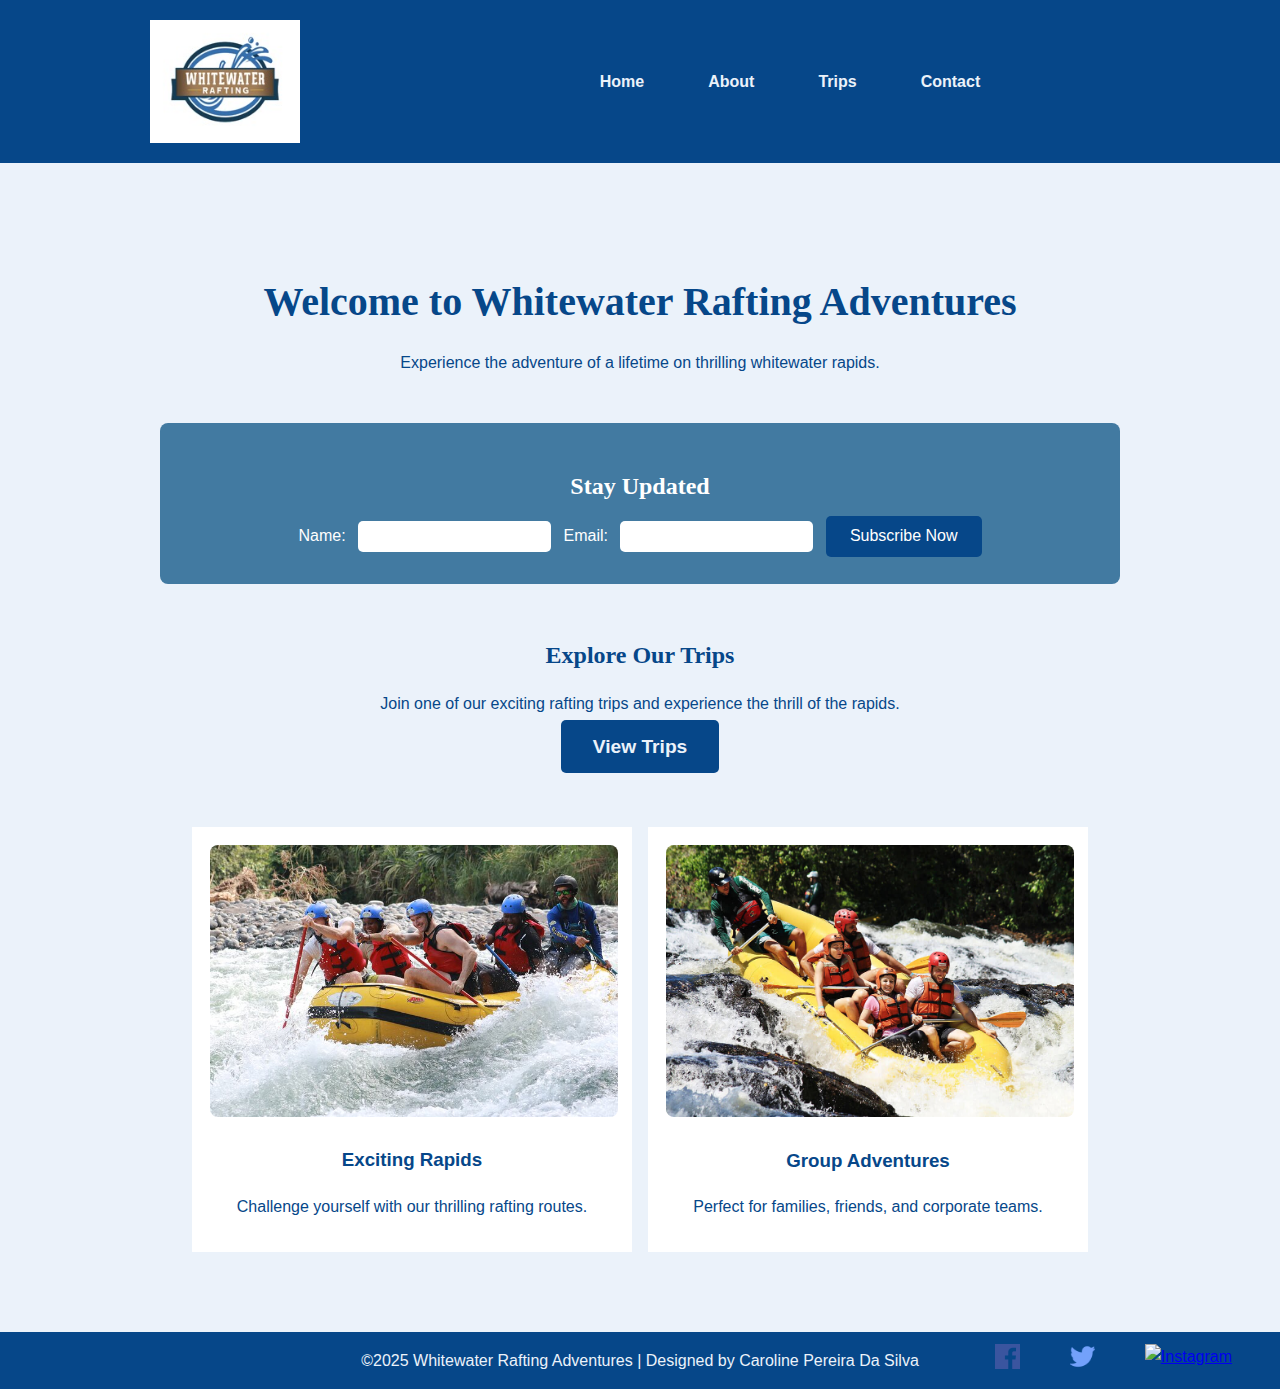
==== wwr/index.html @ 76447f96 "Week 6: Discover WDD Careers and Final Project" ====
<!DOCTYPE html>
<html lang="en-US">
<head>
    <meta charset="UTF-8">
    <meta name="viewport" content="width=device-width, initial-scale=1.0">
    <meta name="description" content="Experience the thrill of whitewater rafting. Explore our exciting trips and adventures.">
    <meta name="author" content="Caroline Pereira Da Silva">
    <title>Home | Whitewater Rafting Adventures</title>
    <link rel="stylesheet" href="styles/rafting.css">
</head>
<body>
    <header>
        <img src="images/logo.jpg" alt="Whitewater Rafting Adventures Logo" class="logo">
        <nav>
            <a href="index.html">Home</a>
            <a href="about.html">About</a>
            <a href="trips.html">Trips</a>
            <a href="contact.html">Contact</a>
        </nav>
    </header>
    
    <main>
        <section class="hero">
            <h1>Welcome to Whitewater Rafting Adventures</h1>
            <p>Experience the adventure of a lifetime on thrilling whitewater rapids.</p>
        </section>
        
        <section class="newsletter">
            <h2>Stay Updated</h2>
            <form action="#" method="post">
                <label for="name">Name:</label>
                <input type="text" id="name" name="name" required>
                <label for="email">Email:</label>
                <input type="email" id="email" name="email" required>
                <button type="submit">Subscribe Now</button>
            </form>
        </section>
        
        <section class="cta">
            <h2>Explore Our Trips</h2>
            <p>Join one of our exciting rafting trips and experience the thrill of the rapids.</p>
            <a href="trips.html" class="cta-button">View Trips</a>
        </section>
        
        <section class="grid">
            <article>
                <img src="images/rafting10.jpg" alt="Rafting adventure">
                <h3>Exciting Rapids</h3>
                <p>Challenge yourself with our thrilling rafting routes.</p>
            </article>
            <article>
                <img src="images/rafting11.jpg" alt="Group enjoying rafting">
                <h3>Group Adventures</h3>
                <p>Perfect for families, friends, and corporate teams.</p>
            </article>
        </section>
    </main>
    
    <footer>
        <p>©2025 Whitewater Rafting Adventures | Designed by Caroline Pereira Da Silva</p>
        <div class="footer-icons">
            <a href="https://facebook.com" target="_blank">
                <img src="images/facebook-icon.png" alt="Facebook">
            </a>
            <a href="https://twitter.com" target="_blank">
                <img src="images/twitter-icon.png" alt="Twitter">
            </a>
            <a href="https://instagram.com" target="_blank">
                <img src="images/instagram_icon.png" alt="Instagram">
            </a>
        </div>
    </footer>    
</body>
</html>
---- wwr/styles/rafting.css ----
/* https://coolors.co/064789-427aa1-ebf2fa-679436-a5be00 */
:root {
    --primary-color: #064789;
    --secondary-color: #427AA1;
    --accent1-color: #EBF2FA;
    --accent2-color: #679436;
    --accent3-color: #A5BE00;
}

body {
    margin: 0;
    font-family: 'Roboto', sans-serif;
    background-color: var(--accent1-color);
    color: var(--primary-color);
    line-height: 1.6;
}

header {
    background-color: var(--primary-color);
    display: grid;
    grid-template-columns: auto 1fr;
    align-items: center;
    justify-items: center;
}

header .logo {
    width: 150px;
    margin-left: 150px;
    margin-top: 20px;
    margin-bottom: 20px;
}


header nav a {
    color: var(--accent1-color);
    margin: 0 1rem;
    text-decoration: none;
    font-weight: bold;
}

nav {
    display: flex;
    justify-content: center;
    gap: 2rem;
    width: 100%;
}

nav a {
    color: var(--accent1-color);
    text-decoration: none;
    font-weight: bold;
    font-size: 1rem;
}

main {
    max-width: 960px;
    margin: 2rem auto;
    padding: 1rem;
}

.hero {
    text-align: center;
    padding: 2rem;
}

.hero h1 {
    font-size: 2.5rem;
    font-family: 'Georgia', serif;
    text-align: center;
    margin-bottom: 1rem;
}

.hero-content {
    display: flex;
    justify-content: center;
    align-items: center;
    gap: 1.5rem;
    max-width: 80%;
    margin: 0 auto;
    text-align: left;
}

.hero-content p {
    font-size: 1.2rem;
    width: 60%;
}

.hero-content img {
    width: 150px;
    border-radius: 8px;
}


section h2 {
    font-family: 'Georgia', serif;
    color: var(--primary-color);
    margin-bottom: 0.5rem;
}

section img {
    width: 18%;
    margin: 0.5%;
}

footer {
    display: flex;
    justify-content: center;
    align-items: center;
    background-color: var(--primary-color);
    color: var(--accent1-color);
    padding: 1rem;
    position: relative;
}

footer p {
    margin: 0;
    text-align: center;
    flex-grow: 1;
}

.footer-icons {
    position: absolute;
    right: 3rem;
    display: flex;
    gap: 50px;
}

footer a img {
    width: 25px;
}

.history-section {
    display: flex;
    align-items: center;
    justify-content: center;
    text-align: left;
    padding: 2rem;
    background-color: white;
    gap: 2rem;
}

.history-title {
    text-align: center;
    font-size: 2rem;
    font-family: 'Georgia', serif;
    margin-bottom: 1rem;
    width: 100%;
}

.history-text {
    width: 45%;
}

.adventure-section {
    text-align: center;
    padding: 2rem;
}

.adventure-section h2 {
    text-align: center;
    font-size: 2rem;
    font-family: 'Georgia', serif;
    margin-bottom: 1rem;
}

.adventure-images {
    display: flex;
    justify-content: center;
    gap: 1rem;
    flex-wrap: nowrap;
}

.adventure-images figure {
    text-align: center;
    max-width: 150px;
    flex: 1;
}

.adventure-images img {
    width: 100%;
    border-radius: 8px;
    box-shadow: 2px 2px 5px rgba(0, 0, 0, 0.2);
}

.adventure-images figcaption {
    font-size: 0.9rem;
    color: var(--primary-color);
    margin-top: 0.5rem;
}

.contact-info {
    background-color: var(--secondary-color);
    color: white;
    padding: 1.5rem;
    border-radius: 8px;
    text-align: center;
    margin-bottom: 1.5rem;
}

.contact-info p {
    margin: 0.5rem 0;
    font-size: 1.1rem;
}

.contact-info a {
    color: var(--accent1-color);
    font-weight: bold;
    text-decoration: none;
}

.contact-info a:hover {
    text-decoration: underline;
}

.map {
    text-align: center;
    margin-bottom: 2rem;
}

.map iframe {
    width: 100%;
    max-width: 600px;
    height: 350px;
    border: none;
    border-radius: 8px;
}

.team {
    display: flex;
    justify-content: center;
    gap: 1.5rem;
    margin-bottom: 2rem;
}

.team figure {
    text-align: center;
    max-width: 200px;
}

.team img {
    width: 100%;
    border-radius: 8px;
    box-shadow: 2px 2px 5px rgba(0, 0, 0, 0.2);
}

.team figcaption {
    margin-top: 0.5rem;
    font-weight: bold;
    color: var(--primary-color);
}

.contact-form {
    background-color: var(--accent1-color);
    padding: 1.5rem;
    border-radius: 8px;
    box-shadow: 0px 4px 6px rgba(0, 0, 0, 0.1);
}

.contact-form h2 {
    text-align: center;
    margin-bottom: 1rem;
}

.contact-form label {
    font-weight: bold;
    display: block;
    margin-top: 1rem;
}

.contact-form input,
.contact-form textarea {
    width: 100%;
    padding: 0.8rem;
    margin-top: 0.5rem;
    border: 1px solid var(--secondary-color);
    border-radius: 4px;
    font-size: 1rem;
}

.contact-form fieldset {
    border: none;
    margin-top: 1rem;
}

.contact-form legend {
    font-weight: bold;
    margin-bottom: 0.5rem;
}

.contact-form input[type="radio"] {
    margin-right: 0.5rem;
}

.contact-form button {
    width: 100%;
    background-color: var(--primary-color);
    color: var(--accent1-color);
    padding: 1rem;
    margin-top: 1rem;
    font-size: 1.2rem;
    font-weight: bold;
    border: none;
    cursor: pointer;
    border-radius: 5px;
    transition: background-color 0.3s;
}

.contact-form button:hover {
    background-color: var(--secondary-color);
}

.contact-form label input[type="checkbox"] {
    margin-right: 0.5rem;
}

.newsletter {
    text-align: center;
    background: var(--secondary-color);
    color: white;
    padding: 1.5rem;
    border-radius: 8px;
}

.newsletter h2 {
    color: white;
}

.newsletter input {
    padding: 0.5rem;
    margin: 0.5rem;
    border: none;
    border-radius: 5px;
}

.newsletter button {
    padding: 0.7rem 1.5rem;
    background: var(--primary-color);
    border: none;
    cursor: pointer;
    font-size: 1rem;
    color: white;
    border-radius: 5px;
}

.cta {
    text-align: center;
    padding: 2rem;
}

.cta-button {
    background: var(--primary-color);
    color: var(--accent1-color);
    padding: 1rem 2rem;
    text-decoration: none;
    font-size: 1.2rem;
    font-weight: bold;
    border-radius: 5px;
}

.cta-button:hover {
    background: var(--secondary-color);
}

.grid {
    display: grid;
    grid-template-columns: 1fr 1fr;
    gap: 1rem;
    padding: 2rem;
}

.grid article {
    background: white;
    padding: 1rem;
    text-align: center;
}

.grid img {
    width: 100%;
    height: auto;
    border-radius: 8px;
}

.trip-list {
    display: flex;
    gap: 1.5rem;
    justify-content: center;
}

.trip-list article {
    text-align: center;
    width: 30%;
}

.trip-list img {
    width: 100%;
    border-radius: 8px;
}

.trip-table {
    text-align: center;
    margin-top: 2rem;
}

.trip-table table {
    width: 100%;
    border-collapse: collapse;
}

.trip-table th, .trip-table td {
    padding: 0.8rem;
    border: 1px solid var(--primary-color);
}
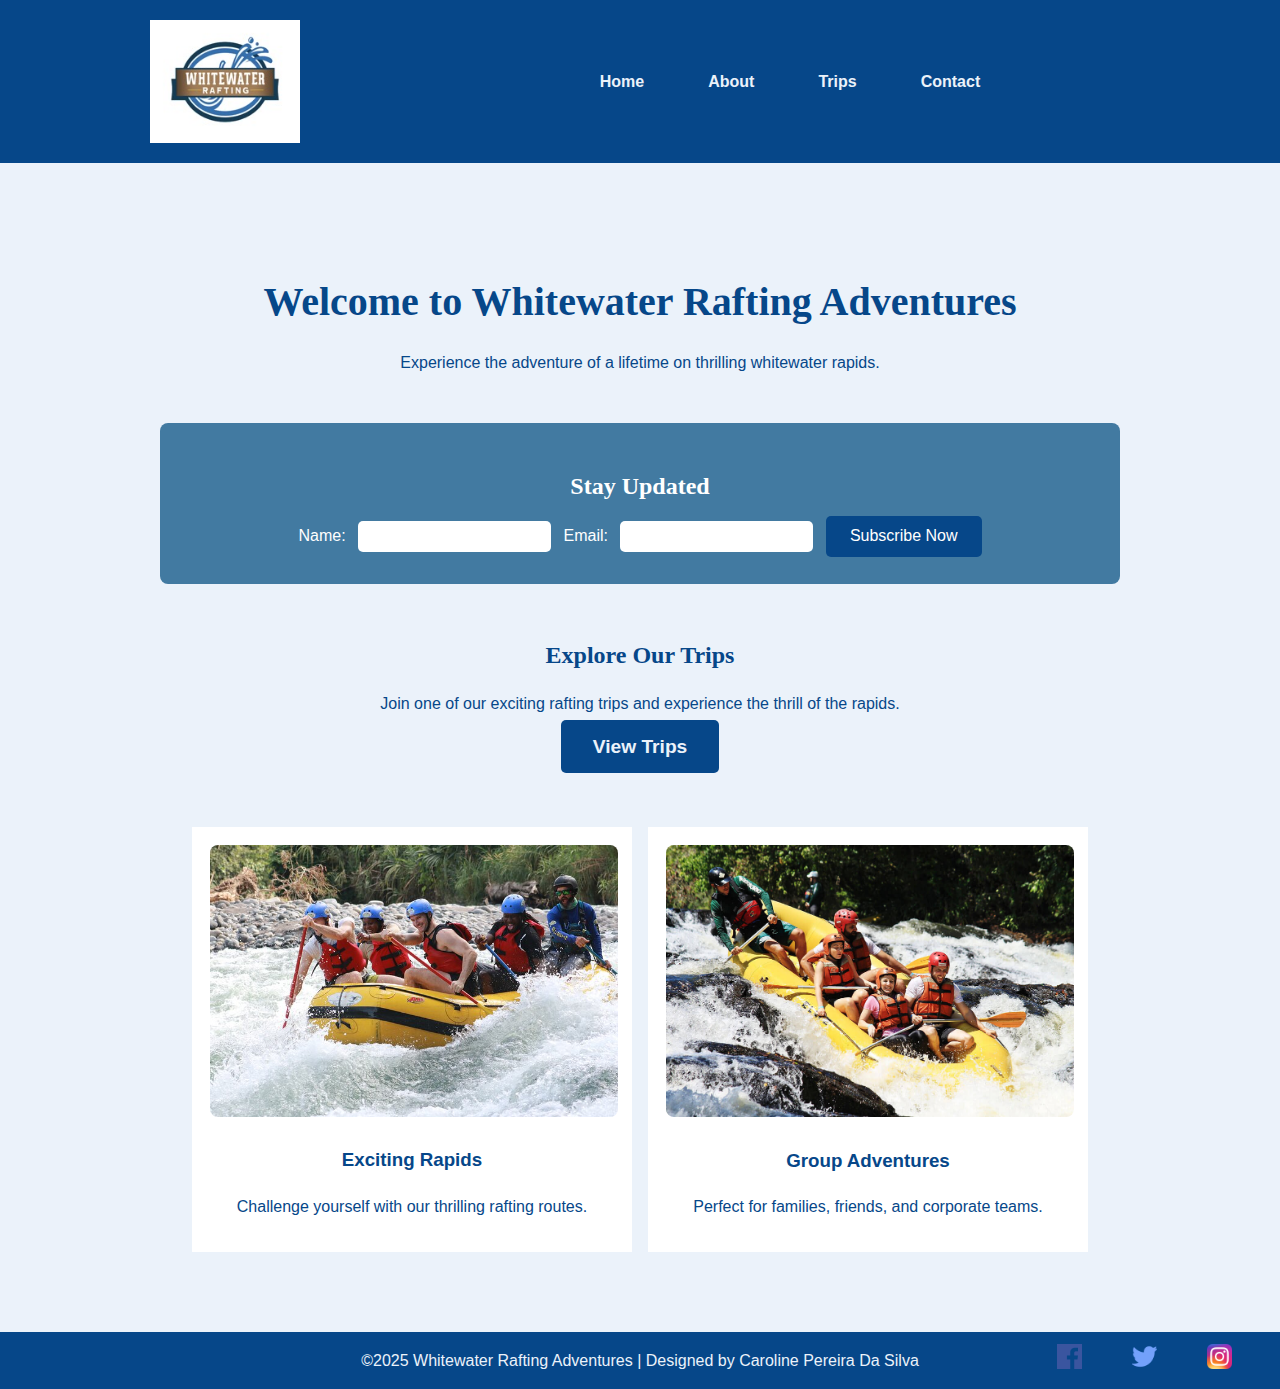
==== commit 4e8b8c68: "Week 6: Discover WDD Careers and Final Project" ====
--- a/wwr/index.html
+++ b/wwr/index.html
@@ -66,7 +66,7 @@
                 <img src="images/twitter-icon.png" alt="Twitter">
             </a>
             <a href="https://instagram.com" target="_blank">
-                <img src="images/instagram_icon.png" alt="Instagram">
+                <img src="images/Instagram_icon.png" alt="Instagram">
             </a>
         </div>
     </footer>    
